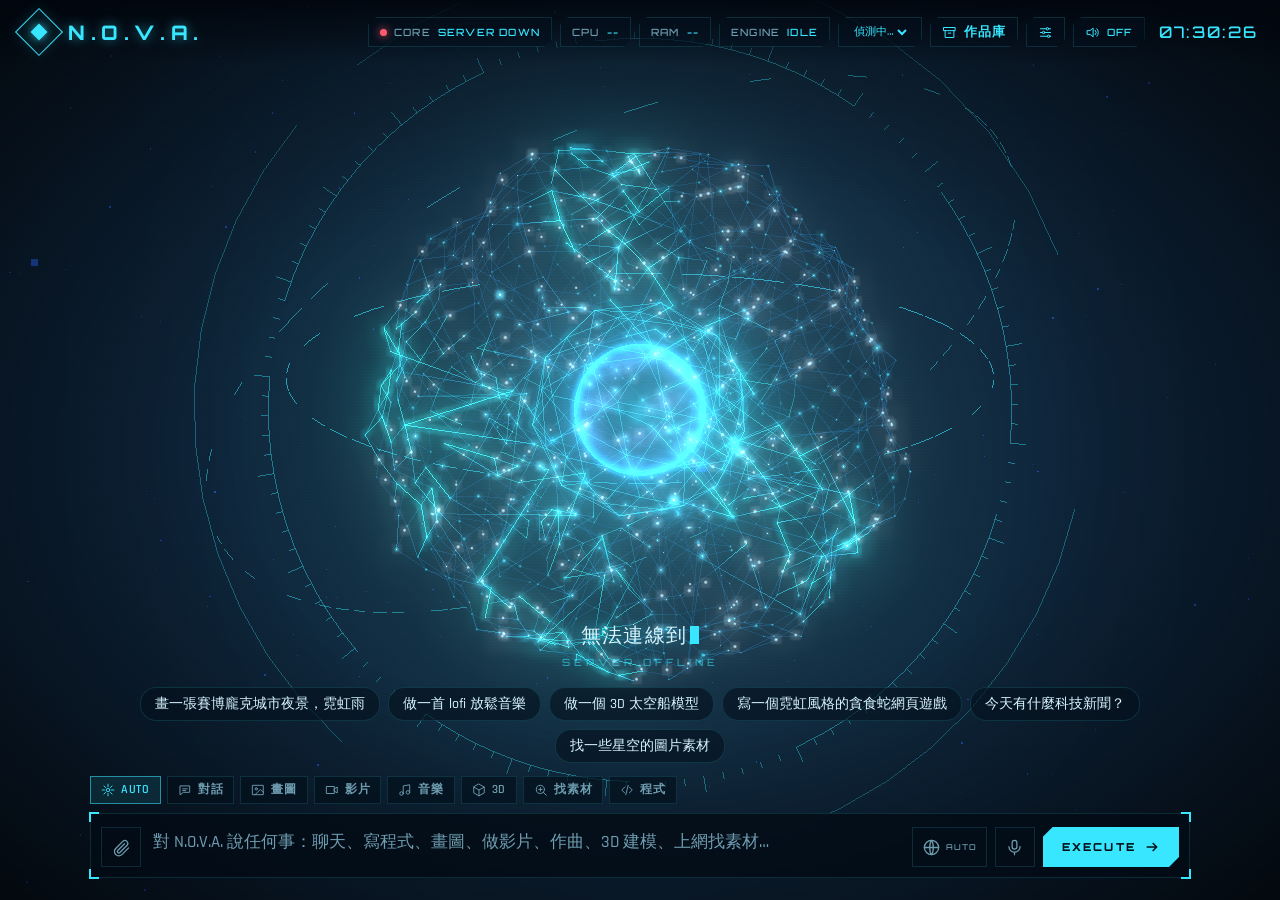
==== index.html @ 2b394412 "升級 LTX-Video 真動態影片、GitHub Pages 介面、路由與介面修正 - 影片引擎升級為 LTX-Video 2B（0.9.8 distilled）：文字生影片 + 圖片生影片（第一幀" ====
<!DOCTYPE html>
<html lang="zh-Hant">
<head>
<meta charset="UTF-8">
<meta name="viewport" content="width=device-width, initial-scale=1.0">
<title>N.O.V.A. — Neural Omni Virtual Assistant</title>
<link rel="stylesheet" href="static/style.css">
<script type="importmap">
{ "imports": {
    "three": "./static/vendor/three.module.js",
    "three/addons/": "./static/vendor/addons/"
} }
</script>
</head>
<body>
<canvas id="core"></canvas>
<div class="scanlines"></div>
<div class="vignette"></div>

<!-- 開機畫面 -->
<div id="boot">
  <div class="boot-inner">
    <div class="boot-logo">N.O.V.A.</div>
    <div class="boot-sub">NEURAL OMNI VIRTUAL ASSISTANT</div>
    <pre id="boot-log"></pre>
    <div class="boot-bar"><i></i></div>
  </div>
</div>

<div id="hud">
  <header class="topbar">
    <div class="brand">
      <div class="brand-mark"><span></span></div>
      <div class="brand-text">
        <div class="brand-name">N.O.V.A.</div>
        <div class="brand-tag">LOCAL NEURAL CORE · NO API · NO LIMITS</div>
      </div>
    </div>
    <!-- 狀態遙測：空間不夠時依序收合，永遠不會把右側控制鈕擠出畫面 -->
    <div class="telemetry">
      <div class="chip" id="chip-core" title="語言核心狀態"><i class="led"></i><span>CORE</span><b id="core-state">BOOT</b></div>
      <div class="chip meter" title="CPU 使用率"><span>CPU</span><div class="bar"><i id="cpu-bar"></i></div><b id="cpu-val">--</b></div>
      <div class="chip meter" title="記憶體使用率"><span>RAM</span><div class="bar"><i id="ram-bar"></i></div><b id="ram-val">--</b></div>
      <div class="chip" id="chip-engine" title="生成引擎"><span>ENGINE</span><b id="engine-val">IDLE</b></div>
    </div>
    <nav class="controls">
      <label class="chip select" title="語言模型"><span>LLM</span><select id="model-select" aria-label="語言模型"><option>偵測中…</option></select></label>
      <button class="chip btn" id="archive-btn" title="作品庫 ARCHIVE" aria-label="作品庫"><svg viewBox="0 0 24 24"><rect x="3" y="4" width="18" height="5"/><path d="M5 9v11h14V9M10 13h4"/></svg><span>ARCHIVE</span><b>作品庫</b></button>
      <button class="chip btn" id="settings-btn" title="生成參數設定 CONFIG" aria-label="生成參數設定" aria-controls="settings" aria-expanded="false"><svg viewBox="0 0 24 24"><path d="M4 6h9M17 6h3M4 12h3M11 12h9M4 18h11M19 18h1"/><circle cx="15" cy="6" r="2"/><circle cx="9" cy="12" r="2"/><circle cx="17" cy="18" r="2"/></svg><span>CONFIG</span></button>
      <button class="chip btn" id="voice-toggle" title="語音回覆 VOICE" aria-label="語音回覆" aria-pressed="false"><svg viewBox="0 0 24 24"><path d="M4 9h4l5-4v14l-5-4H4z"/><path d="M16.5 8.5a5 5 0 010 7M19 6a8.5 8.5 0 010 12"/></svg><span>VOICE</span><b>OFF</b></button>
    </nav>
    <div class="clock"><b id="clock-time">--:--:--</b><span id="clock-date"></span></div>
  </header>

  <div class="core-caption" id="core-caption">
    <div class="caption-line" id="caption-text">正在初始化神經網絡…</div>
    <div class="caption-sub" id="caption-sub">ALL SYSTEMS NOMINAL</div>
  </div>

  <section id="panel">
    <div class="panel-head">
      <div class="panel-title"><span>COMMS</span><b>通訊頻道</b></div>
      <div class="panel-actions">
        <button class="ghost" id="clear-btn" title="清除對話與記憶">NEW CHAT</button>
        <button class="ghost" id="collapse-btn" title="收合面板（Esc）">⟩⟩</button>
      </div>
    </div>
    <div id="feed"></div>
  </section>

  <!-- 生成參數 -->
  <section id="settings" class="popover" role="dialog" aria-labelledby="settings-title">
    <div class="popover-head"><span id="settings-title">SYNTHESIS CONFIG · 生成參數</span><button class="ghost" id="settings-close" aria-label="關閉設定">✕</button></div>
    <div id="settings-body"></div>
  </section>

  <footer class="command">
    <div class="suggest" id="suggest"></div>
    <div class="opts" id="opts"></div>
    <div class="input-shell">
      <div class="corner tl"></div><div class="corner tr"></div><div class="corner bl"></div><div class="corner br"></div>
      <button class="icon-btn" id="attach-btn" title="附加圖片（可看圖、以圖生圖、讓圖片動起來）">
        <svg viewBox="0 0 24 24"><path d="M21 12.5l-8.5 8.5a5.5 5.5 0 01-7.8-7.8l9.2-9.2a3.7 3.7 0 015.2 5.2l-9.2 9.2a1.8 1.8 0 01-2.6-2.6l8.5-8.5"/></svg>
      </button>
      <input type="file" id="file-input" accept="image/*" hidden>
      <div class="input-main">
        <div id="attachments"></div>
        <textarea id="prompt" rows="1" placeholder="對 N.O.V.A. 說任何事…"></textarea>
      </div>
      <button class="icon-btn web" id="web-btn" title="上網查資料：自動 / 開 / 關"><svg viewBox="0 0 24 24"><circle cx="12" cy="12" r="9"/><path d="M3 12h18M12 3c3 3.5 3 14.5 0 18M12 3c-3 3.5-3 14.5 0 18"/></svg><em id="web-state">AUTO</em></button>
      <button class="icon-btn" id="mic-btn" title="語音輸入"><svg viewBox="0 0 24 24"><rect x="9" y="3" width="6" height="11" rx="3"/><path d="M5 11a7 7 0 0014 0M12 18v3"/></svg></button>
      <button class="send" id="send-btn"><span>EXECUTE</span><svg viewBox="0 0 24 24"><path d="M4 12h14M13 6l6 6-6 6"/></svg></button>
    </div>
  </footer>
</div>

<!-- HTML 預覽 -->
<div id="preview" class="modal">
  <div class="modal-box">
    <div class="modal-head"><span>LIVE PREVIEW</span><button class="ghost" id="preview-close">CLOSE ✕</button></div>
    <iframe id="preview-frame" sandbox="allow-scripts allow-modals allow-forms allow-pointer-lock"></iframe>
  </div>
</div>

<script type="module" src="static/app.js"></script>
</body>
</html>
---- static/style.css ----
@font-face { font-family: Orbitron; src: url(fonts/orbitron-latin-500-normal.woff2) format('woff2'); font-weight: 500; }
@font-face { font-family: Orbitron; src: url(fonts/orbitron-latin-800-normal.woff2) format('woff2'); font-weight: 800; }
@font-face { font-family: Rajdhani; src: url(fonts/rajdhani-latin-500-normal.woff2) format('woff2'); font-weight: 500; }
@font-face { font-family: Rajdhani; src: url(fonts/rajdhani-latin-600-normal.woff2) format('woff2'); font-weight: 600; }
@font-face { font-family: JBMono; src: url(fonts/jetbrains-mono-latin-400-normal.woff2) format('woff2'); }

:root {
  --c: #38e6ff;
  --c-dim: rgba(56, 230, 255, .55);
  --c-faint: rgba(56, 230, 255, .14);
  --c2: #8a5cff;
  --warm: #ffc46b;
  --bad: #ff5a6e;
  --bg: #01040a;
  --glass: rgba(4, 16, 28, .62);
  --text: #d8f6ff;
  --muted: #6f9db0;
  --hud: Orbitron, 'Segoe UI', 'Microsoft JhengHei', sans-serif;
  --ui: Rajdhani, 'Segoe UI', 'Microsoft JhengHei', sans-serif;
  --mono: JBMono, Consolas, monospace;
  --panel-w: min(50vw, 780px);
}

* { box-sizing: border-box; }
html, body { margin: 0; height: 100%; overflow: hidden; background: var(--bg); color: var(--text); font-family: var(--ui); }
button, select, textarea, input { font: inherit; color: inherit; }
::selection { background: var(--c); color: #001; }
::-webkit-scrollbar { width: 6px; height: 6px; }
::-webkit-scrollbar-thumb { background: var(--c-faint); border-radius: 3px; }
::-webkit-scrollbar-thumb:hover { background: var(--c-dim); }

#core { position: fixed; inset: 0; width: 100%; height: 100%; display: block; }
.scanlines { position: fixed; inset: 0; pointer-events: none; z-index: 1;
  background: repeating-linear-gradient(0deg, rgba(255,255,255,.018) 0 1px, transparent 1px 3px); mix-blend-mode: overlay; }
.vignette { position: fixed; inset: 0; pointer-events: none; z-index: 1;
  background: radial-gradient(ellipse at center, transparent 45%, rgba(0,0,0,.75) 100%); }

/* ------------------------------------------------------------ boot */
#boot { position: fixed; inset: 0; z-index: 100; background: #000; display: grid; place-items: center; transition: opacity 1s, visibility 1s; }
#boot.done { opacity: 0; visibility: hidden; }
.boot-inner { width: min(520px, 86vw); }
.boot-logo { font: 800 56px var(--hud); letter-spacing: .3em; color: var(--c); text-shadow: 0 0 24px var(--c); }
.boot-sub { font: 500 11px var(--hud); letter-spacing: .5em; color: var(--muted); margin: 6px 0 26px; }
#boot-log { font: 12px/1.7 var(--mono); color: var(--c-dim); height: 150px; margin: 0; overflow: hidden; white-space: pre-wrap; }
#boot-log b { color: #5dff9e; font-weight: normal; }
.boot-bar { height: 2px; background: var(--c-faint); margin-top: 16px; }
.boot-bar i { display: block; height: 100%; width: 0; background: var(--c); box-shadow: 0 0 12px var(--c); transition: width .25s; }

/* ------------------------------------------------------------ HUD */
#hud { position: fixed; inset: 0; z-index: 2; pointer-events: none; }
#hud > * { pointer-events: auto; }

/* 頂列：品牌｜遙測（可收合、可被裁切）｜控制鈕（永不縮小）｜時鐘 —— 任何寬度都不會把控制鈕擠出畫面 */
.topbar { position: absolute; top: 0; left: 0; right: 0; height: 64px; display: flex; align-items: center; gap: 8px;
  padding: 0 22px; background: linear-gradient(180deg, rgba(1,6,14,.9), transparent); }
.brand { display: flex; align-items: center; gap: 12px; flex-shrink: 0; margin-right: 6px; }
.brand-name, .brand-tag, .chip, .chip b, .clock { white-space: nowrap; }
.brand-mark { width: 34px; height: 34px; border: 1px solid var(--c); transform: rotate(45deg); display: grid; place-items: center; box-shadow: 0 0 14px var(--c-faint), inset 0 0 10px var(--c-faint); }
.brand-mark span { width: 12px; height: 12px; background: var(--c); box-shadow: 0 0 12px var(--c); animation: beat 2.4s infinite; }
@keyframes beat { 50% { transform: scale(.55); opacity: .6; } }
.brand-name { font: 800 20px var(--hud); letter-spacing: .28em; color: var(--c); text-shadow: 0 0 12px rgba(56,230,255,.6); }
.brand-tag { font: 500 9px var(--hud); letter-spacing: .22em; color: var(--muted); }

.telemetry { flex: 1 1 auto; min-width: 0; display: flex; align-items: center; justify-content: safe flex-end; gap: 8px; overflow: hidden; }
.controls { flex-shrink: 0; display: flex; align-items: center; gap: 8px; }
.chip { flex-shrink: 0; display: flex; align-items: center; gap: 7px; height: 30px; padding: 0 11px; border: 1px solid var(--c-faint); background: rgba(4,16,28,.55);
  font: 500 10px var(--hud); letter-spacing: .12em; color: var(--muted); clip-path: polygon(8px 0, 100% 0, 100% calc(100% - 8px), calc(100% - 8px) 100%, 0 100%, 0 8px); }
.chip b { color: var(--c); font-weight: 500; }
.chip svg { width: 15px; height: 15px; flex-shrink: 0; fill: none; stroke: var(--c); stroke-width: 1.6; stroke-linecap: round; stroke-linejoin: round; }
.chip.btn { cursor: pointer; transition: border-color .2s, background .2s; }
.chip.btn:hover, .chip.select:hover { border-color: var(--c-dim); color: var(--text); }
.chip.btn:focus-visible { outline: 1px solid var(--c); outline-offset: 1px; }
.chip.btn.on b { color: #5dff9e; }
#archive-btn b { font: 600 12.5px var(--ui); letter-spacing: .08em; }   /* 中文用 UI 字型才看得清楚 */
.chip.btn.on svg { stroke: #5dff9e; }
#settings-btn[aria-expanded=true] { border-color: var(--c-dim); background: rgba(56,230,255,.12); color: var(--c); }
.chip .bar { width: 54px; height: 4px; background: var(--c-faint); }
.chip .bar i { display: block; height: 100%; width: 0; background: var(--c); box-shadow: 0 0 8px var(--c); transition: width .6s; }
.chip.select select { background: transparent; border: 0; color: var(--c); font: 500 11px var(--ui); outline: none; max-width: 170px; cursor: pointer; }
.chip.select option { background: #02101c; }
.led { width: 7px; height: 7px; border-radius: 50%; background: var(--warm); box-shadow: 0 0 8px var(--warm); }
.led.ok { background: #5dff9e; box-shadow: 0 0 8px #5dff9e; }
.led.bad { background: var(--bad); box-shadow: 0 0 8px var(--bad); }
.clock { flex-shrink: 0; text-align: right; margin-left: 6px; }
.clock b { display: block; font: 500 16px var(--hud); letter-spacing: .12em; color: var(--c); }
.clock span { font: 500 9px var(--hud); letter-spacing: .2em; color: var(--muted); }

/* ------------------------------------------------------------ caption */
/* --cmd-h = 指令列（含建議、晶片、輸入框）的實際高度，由 app.js 的 ResizeObserver 設定；字幕永遠在它上方 18px */
.core-caption { position: absolute; left: 50%; bottom: calc(var(--cmd-h, 190px) + 40px); transform: translateX(-50%); text-align: center; pointer-events: none; width: min(700px, 80vw); transition: left .8s cubic-bezier(.2,.8,.2,1); }
body.panel-open .core-caption { left: calc((100vw - var(--panel-w) - 18px) / 2); width: min(520px, 40vw); bottom: calc(var(--cmd-h, 110px) + 40px); }
.caption-line { font: 500 20px var(--ui); letter-spacing: .06em; color: var(--text); text-shadow: 0 0 16px rgba(56,230,255,.5); min-height: 28px; }
.caption-sub { font: 500 10px var(--hud); letter-spacing: .4em; color: var(--c-dim); margin-top: 6px; }
.caption-line .cursor { display: inline-block; width: 9px; height: 18px; background: var(--c); vertical-align: -2px; margin-left: 3px; animation: blink 1s steps(1) infinite; }
@keyframes blink { 50% { opacity: 0; } }

/* ------------------------------------------------------------ panel */
#panel { position: absolute; top: 76px; right: 18px; bottom: calc(var(--cmd-h, 104px) + 46px); width: var(--panel-w); display: flex; flex-direction: column;
  background: var(--glass); backdrop-filter: blur(14px) saturate(1.3); border: 1px solid var(--c-faint);
  clip-path: polygon(18px 0, 100% 0, 100% calc(100% - 18px), calc(100% - 18px) 100%, 0 100%, 0 18px);
  transform: translateX(calc(100% + 40px)); opacity: 0; transition: transform .7s cubic-bezier(.2,.8,.2,1), opacity .5s; }
body.panel-open #panel { transform: none; opacity: 1; }
#panel::before { content: ''; position: absolute; top: 0; left: 18px; right: 30%; height: 2px; background: linear-gradient(90deg, var(--c), transparent); box-shadow: 0 0 10px var(--c); }
.panel-head { display: flex; justify-content: space-between; align-items: center; padding: 14px 18px 10px 26px; border-bottom: 1px solid var(--c-faint); }
.panel-title span { font: 800 13px var(--hud); letter-spacing: .3em; color: var(--c); }
.panel-title b { font: 600 14px var(--ui); color: var(--muted); margin-left: 12px; font-weight: 500; }
.panel-actions { display: flex; gap: 6px; }
.ghost { background: transparent; border: 1px solid var(--c-faint); color: var(--muted); font: 500 9px var(--hud); letter-spacing: .15em; padding: 6px 10px; cursor: pointer; transition: .2s; }
.ghost:hover { color: var(--c); border-color: var(--c); }
#feed { flex: 1; overflow-y: auto; padding: 16px 18px 24px; scroll-behavior: smooth; }

.msg { margin-bottom: 16px; animation: rise .45s cubic-bezier(.2,.8,.2,1); }
@keyframes rise { from { opacity: 0; transform: translateY(12px); } }
.msg-head { display: flex; align-items: center; gap: 8px; font: 500 9px var(--hud); letter-spacing: .2em; color: var(--muted); margin-bottom: 6px; }
.msg-head .tag { color: var(--c); border: 1px solid var(--c-faint); padding: 2px 6px; }
.msg.user .msg-head { justify-content: flex-end; }
.msg.user .bubble { width: fit-content; margin-left: auto; max-width: 85%; background: linear-gradient(135deg, rgba(56,230,255,.14), rgba(138,92,255,.1)); border: 1px solid rgba(56,230,255,.25); }
.bubble { position: relative; padding: 12px 15px; background: rgba(2,10,18,.6); border: 1px solid var(--c-faint); font-size: 15.5px; line-height: 1.65; overflow-wrap: anywhere; }
.msg.ai .bubble { border-left: 2px solid var(--c); }
.msg.ai.error .bubble { border-left-color: var(--bad); color: #ffc0c8; }
.bubble img.thumb { max-height: 120px; border: 1px solid var(--c-faint); margin: 4px 4px 0 0; }
.status-line { font: 500 12px var(--mono); color: var(--c-dim); display: flex; align-items: center; gap: 8px; }
.status-line::before { content: ''; width: 8px; height: 8px; border: 1px solid var(--c); border-top-color: transparent; border-radius: 50%; animation: spin .8s linear infinite; }
@keyframes spin { to { transform: rotate(360deg); } }

/* markdown */
.md h1, .md h2, .md h3 { font-family: var(--ui); color: var(--c); margin: 14px 0 6px; letter-spacing: .03em; }
.md h1 { font-size: 21px; } .md h2 { font-size: 19px; } .md h3 { font-size: 17px; }
.md p { margin: 6px 0; } .md ul, .md ol { margin: 6px 0; padding-left: 22px; }
.md a { color: var(--c); } .md strong { color: #fff; }
.md code { font: 13px var(--mono); background: rgba(56,230,255,.08); border: 1px solid var(--c-faint); padding: 1px 5px; }
.md blockquote { border-left: 2px solid var(--c2); margin: 8px 0; padding: 2px 12px; color: var(--muted); }
.md table { border-collapse: collapse; margin: 8px 0; font-size: 14px; }
.md th, .md td { border: 1px solid var(--c-faint); padding: 4px 10px; }
.md sup.cite a { font: 10px var(--mono); text-decoration: none; background: var(--c-faint); padding: 0 4px; }
.codeblock { margin: 10px 0; border: 1px solid var(--c-faint); background: #010810; }
.codeblock-head { display: flex; justify-content: space-between; align-items: center; padding: 5px 10px; border-bottom: 1px solid var(--c-faint); font: 500 9px var(--hud); letter-spacing: .2em; color: var(--c-dim); }
.codeblock-head div { display: flex; gap: 6px; }
.codeblock-head button { background: none; border: 1px solid var(--c-faint); color: var(--muted); font: 500 9px var(--hud); letter-spacing: .1em; padding: 3px 8px; cursor: pointer; }
.codeblock-head button:hover { color: var(--c); border-color: var(--c); }
.codeblock pre { margin: 0; padding: 12px; overflow-x: auto; font: 13px/1.55 var(--mono); color: #bfefff; }
.tok-k { color: #ff7ab6; } .tok-s { color: #9dff9e; } .tok-c { color: #587a8a; font-style: italic; } .tok-n { color: #ffc46b; }

.sources { display: flex; flex-wrap: wrap; gap: 6px; margin-bottom: 8px; }
.sources a { font: 12px var(--ui); color: var(--c); text-decoration: none; border: 1px solid var(--c-faint); padding: 3px 8px; max-width: 260px; white-space: nowrap; overflow: hidden; text-overflow: ellipsis; }
.sources a:hover { border-color: var(--c); }

/* jobs */
.job-progress { margin: 4px 0 10px; }
.job-progress .track { height: 3px; background: var(--c-faint); position: relative; overflow: hidden; }
.job-progress .track i { position: absolute; inset: 0 auto 0 0; width: 0; background: linear-gradient(90deg, var(--warm), #fff); box-shadow: 0 0 10px var(--warm); transition: width .5s; }
/* 0% 階段（排隊、理解指令）用來回掃動的光條表示「還在動」 */
.job-progress.indet .track i { width: 30% !important; animation: indet 1.4s ease-in-out infinite; }
@keyframes indet { from { transform: translateX(-100%); } to { transform: translateX(340%); } }
.job-progress .meta { display: flex; justify-content: space-between; align-items: center; gap: 10px; font: 11px var(--mono); color: var(--muted); margin-top: 6px; }
.job-progress .meta b { color: var(--warm); font-weight: normal; }
.job-progress .jside { display: flex; align-items: center; gap: 10px; flex-shrink: 0; }
.jcancel { background: transparent; border: 1px solid rgba(255,90,110,.35); color: #ff9aa8; font: 600 12px var(--ui); letter-spacing: .06em; padding: 2px 12px; cursor: pointer; transition: .2s; }
.jcancel:hover:not(:disabled) { border-color: var(--bad); color: #fff; background: rgba(255,90,110,.15); }
.jcancel:disabled { opacity: .55; cursor: default; }
.job-progress.ended .track { display: none; }
.job-progress.cancelled .jmsg { color: var(--muted); }
.job-progress.cancelled .jmsg::before { content: '⊘ '; color: var(--c-dim); }
.ref-note { display: flex; align-items: center; gap: 10px; font-size: 13px; color: var(--muted); margin: 6px 0; }
.ref-note img { width: 56px; height: 56px; object-fit: cover; border: 1px solid var(--c-faint); }
.en-prompt { font: 11px var(--mono); color: var(--muted); margin-top: 6px; opacity: .8; }
.media { display: block; max-width: 100%; border: 1px solid var(--c-faint); background: #000; }
.actions { display: flex; flex-wrap: wrap; gap: 6px; margin-top: 8px; }
.actions button, .actions a { background: transparent; border: 1px solid var(--c-faint); color: var(--muted); font: 600 12.5px var(--ui); letter-spacing: .04em; padding: 6px 12px; cursor: pointer; text-decoration: none; }
.actions a[download] { font: 500 9px var(--hud); letter-spacing: .12em; display: flex; align-items: center; }
.actions button:hover, .actions a:hover { color: var(--c); border-color: var(--c); }
.viewer3d { width: 100%; aspect-ratio: 4 / 3; border: 1px solid var(--c-faint); background: radial-gradient(circle at 50% 40%, #06233a, #010610); cursor: grab; display: block; }
.viewer3d.viewer-ph { cursor: pointer; color: var(--c); font: 600 14px var(--ui); letter-spacing: .06em; }
.audio-card canvas { width: 100%; height: 90px; display: block; border: 1px solid var(--c-faint); background: #010810; }
.audio-card audio { width: 100%; margin-top: 8px; filter: invert(1) hue-rotate(180deg) saturate(.6); opacity: .85; }

/* search */
.grid { display: grid; grid-template-columns: repeat(auto-fill, minmax(130px, 1fr)); gap: 8px; }
.tile { position: relative; aspect-ratio: 1; overflow: hidden; border: 1px solid var(--c-faint); background: #010810; }
.tile img, .tile video { width: 100%; height: 100%; object-fit: cover; display: block; transition: transform .4s; }
.tile:hover img { transform: scale(1.06); }
/* 滑過才出現；看不見時不能被點到。觸控裝置沒有 hover，直接常駐顯示 */
.tile .tile-ops { position: absolute; inset: auto 0 0 0; display: grid; grid-template-columns: 1fr 1fr; gap: 3px; padding: 5px; background: linear-gradient(transparent, rgba(0,0,0,.9)); opacity: 0; pointer-events: none; transition: .2s; }
.tile:hover .tile-ops, .tile:focus-within .tile-ops { opacity: 1; pointer-events: auto; }
@media (hover: none), (any-pointer: coarse) { .tile .tile-ops { opacity: 1; pointer-events: auto; } }
.tile-ops button, .tile-ops a { font: 600 11.5px/1.3 var(--ui); letter-spacing: 0; background: rgba(1,8,16,.8); border: 1px solid var(--c-faint); color: var(--c); padding: 2px; cursor: pointer; text-align: center; text-decoration: none; white-space: nowrap; }
.tile .badge { position: absolute; top: 5px; left: 5px; font: 500 8px var(--hud); letter-spacing: .1em; background: rgba(0,0,0,.7); color: var(--c); padding: 2px 5px; }
.results { display: flex; flex-direction: column; gap: 10px; }
.result { display: flex; gap: 10px; padding: 10px; border: 1px solid var(--c-faint); background: rgba(1,8,16,.5); text-decoration: none; color: inherit; }
.result:hover { border-color: var(--c-dim); }
.result img { width: 110px; height: 70px; object-fit: cover; flex-shrink: 0; }
.result b { display: block; color: var(--c); font-size: 15px; font-weight: 600; }
.result small { display: block; color: #5dff9e; font: 11px var(--mono); opacity: .7; margin: 2px 0; overflow: hidden; text-overflow: ellipsis; white-space: nowrap; max-width: 480px; }
.result p { margin: 0; font-size: 14px; color: var(--muted); }

/* 回覆標籤：和輸入框上方的晶片同名（中文 + 英文代號） */
.msg-head .intent-tag { display: inline-flex; align-items: center; gap: 4px; font: 600 12px var(--ui); letter-spacing: .04em; color: var(--c); }
.msg-head .intent-tag:empty { display: none; }
.msg-head .intent-tag svg { width: 13px; height: 13px; fill: none; stroke: currentColor; stroke-width: 1.6; stroke-linecap: round; stroke-linejoin: round; }
.msg-head .intent-tag small { font: 500 8px var(--hud); letter-spacing: .2em; opacity: .6; margin-left: 3px; }
.msg-head .model-tag { opacity: .6; }
.bubble .extra:not(:empty) { margin-top: 8px; }

/* ------------------------------------------------------------ command */
.command { position: absolute; left: 18px; right: 18px; bottom: 22px; max-width: 1100px; margin: 0 auto; }
.opts { display: flex; flex-wrap: wrap; align-items: center; gap: 6px; margin-bottom: 8px; min-height: 30px; }
.opt.intent { gap: 6px; font: 600 12px var(--ui); letter-spacing: .06em; }
.opt.intent svg { width: 14px; height: 14px; fill: none; stroke: currentColor; stroke-width: 1.6; stroke-linecap: round; stroke-linejoin: round; }
.opt.intent:hover { color: var(--text); border-color: var(--c-dim); }
.suggest { display: flex; flex-wrap: wrap; justify-content: center; gap: 8px; margin-bottom: 12px; }
.suggest:empty { display: none; }
.suggest button { background: rgba(4,16,28,.6); border: 1px solid var(--c-faint); color: var(--text); font: 500 14px var(--ui); padding: 7px 14px; cursor: pointer; transition: .2s; border-radius: 16px; }
.suggest button:hover { border-color: var(--c); color: var(--c); box-shadow: 0 0 14px rgba(56,230,255,.18); }

/* ------------------------------------------------------------ settings popover */
.popover { position: absolute; top: 70px; right: 18px; width: 340px; max-height: max(220px, calc(100vh - var(--cmd-h, 110px) - 110px)); overflow-y: auto; z-index: 5;
  background: rgba(3,12,22,.94); backdrop-filter: blur(14px); border: 1px solid var(--c-dim); box-shadow: 0 0 40px rgba(56,230,255,.15);
  display: none; animation: rise .3s; }
.popover.open { display: block; }
.popover-head { display: flex; justify-content: space-between; align-items: center; padding: 10px 14px; border-bottom: 1px solid var(--c-faint); font: 800 10px var(--hud); letter-spacing: .3em; color: var(--c); }
#settings-body { padding: 6px 14px 14px; }
.cfg-group h4 { display: flex; align-items: center; gap: 6px; font: 600 14px var(--ui); letter-spacing: .06em; color: var(--c); margin: 14px 0 6px; }
.cfg-group h4 svg { width: 14px; height: 14px; fill: none; stroke: currentColor; stroke-width: 1.6; stroke-linecap: round; stroke-linejoin: round; }
.cfg-group h4 small { font: 500 9px var(--hud); letter-spacing: .25em; color: var(--c-dim); margin-left: 2px; }
.cfg-row { display: flex; justify-content: space-between; align-items: center; padding: 6px 0; border-bottom: 1px dashed var(--c-faint); font-size: 14px; color: var(--text); }
.cfg-row select { background: #02101c; border: 1px solid var(--c-faint); color: var(--c); font: 600 13px var(--ui); padding: 3px 6px; outline: none; }
.cfg-row input[type=checkbox] { accent-color: var(--c); width: 16px; height: 16px; }
.cfg-note { font-size: 12px; color: var(--muted); margin: 12px 0 0; line-height: 1.5; }
.opt { display: flex; align-items: center; gap: 7px; height: 28px; padding: 0 10px; border: 1px solid var(--c-faint); background: rgba(4,16,28,.7); font: 500 9px var(--hud); letter-spacing: .12em; color: var(--muted); }
.opt select, .opt input { background: transparent; border: 0; color: var(--c); font: 600 13px var(--ui); outline: none; }
.opt input[type=number] { width: 52px; }
.opt option { background: #02101c; }
.opt.toggle { cursor: pointer; user-select: none; }
.opt.toggle.on { color: var(--c); border-color: var(--c-dim); background: rgba(56,230,255,.1); }
.opt.toggle i { width: 8px; height: 8px; border: 1px solid currentColor; }
.opt.toggle.on i { background: var(--c); box-shadow: 0 0 8px var(--c); }
.opt.ref { color: var(--warm); border-color: rgba(255,196,107,.4); }
.opt.ref img { width: 20px; height: 20px; object-fit: cover; }
.opt.ref button { background: none; border: 0; color: var(--warm); cursor: pointer; font-size: 13px; }
.hint { font: 11px var(--ui); color: var(--muted); opacity: .7; }

.input-shell { position: relative; display: flex; align-items: flex-end; gap: 8px; padding: 10px; background: rgba(3,12,22,.8); backdrop-filter: blur(12px); border: 1px solid var(--c-faint); transition: border-color .3s, box-shadow .3s; }
.input-shell:focus-within { border-color: var(--c-dim); box-shadow: 0 0 30px rgba(56,230,255,.12), inset 0 0 20px rgba(56,230,255,.05); }
.corner { position: absolute; width: 10px; height: 10px; border: 2px solid var(--c); }
.corner.tl { top: -2px; left: -2px; border-right: 0; border-bottom: 0; } .corner.tr { top: -2px; right: -2px; border-left: 0; border-bottom: 0; }
.corner.bl { bottom: -2px; left: -2px; border-right: 0; border-top: 0; } .corner.br { bottom: -2px; right: -2px; border-left: 0; border-top: 0; }
.input-main { flex: 1; min-width: 0; }
#attachments { display: flex; gap: 6px; }
#attachments:not(:empty) { margin-bottom: 6px; }
#attachments .att { position: relative; }
#attachments img { width: 46px; height: 46px; object-fit: cover; border: 1px solid var(--c-dim); display: block; }
#attachments button { position: absolute; top: -6px; right: -6px; width: 16px; height: 16px; border-radius: 50%; border: 0; background: var(--bad); color: #fff; font-size: 10px; line-height: 16px; padding: 0; cursor: pointer; }
#prompt { width: 100%; background: transparent; border: 0; outline: none; resize: none; font: 500 17px/1.5 var(--ui); color: var(--text); max-height: 180px; padding: 6px 4px; }
#prompt::placeholder { color: var(--muted); }
.icon-btn { flex-shrink: 0; height: 40px; min-width: 40px; display: flex; align-items: center; justify-content: center; gap: 5px; padding: 0 9px; background: transparent; border: 1px solid var(--c-faint); color: var(--muted); cursor: pointer; transition: .2s; }
.icon-btn svg { width: 19px; height: 19px; fill: none; stroke: currentColor; stroke-width: 1.6; stroke-linecap: round; stroke-linejoin: round; }
.icon-btn em { font: 500 8px var(--hud); letter-spacing: .1em; font-style: normal; }
.icon-btn:hover { color: var(--c); border-color: var(--c); }
.icon-btn.web.on { color: #5dff9e; border-color: rgba(93,255,158,.5); }
.icon-btn.web.off { opacity: .5; }
#mic-btn.rec { color: var(--bad); border-color: var(--bad); animation: rec 1s infinite; }
@keyframes rec { 50% { box-shadow: 0 0 16px var(--bad); } }
.send { flex-shrink: 0; height: 40px; display: flex; align-items: center; gap: 8px; padding: 0 18px; cursor: pointer; border: 1px solid var(--c); color: #001018; background: var(--c); font: 800 11px var(--hud); letter-spacing: .2em; transition: .2s;
  clip-path: polygon(10px 0, 100% 0, 100% calc(100% - 10px), calc(100% - 10px) 100%, 0 100%, 0 10px); }
.send svg { width: 16px; height: 16px; fill: none; stroke: currentColor; stroke-width: 2.2; }
.send:hover { box-shadow: 0 0 24px var(--c); filter: brightness(1.15); }
.send.stop { background: var(--bad); border-color: var(--bad); color: #fff; }

/* ------------------------------------------------------------ modal */
.modal { position: fixed; inset: 0; z-index: 50; background: rgba(0,4,10,.8); backdrop-filter: blur(6px); display: none; place-items: center; }
.modal.open { display: grid; }
.modal-box { width: min(1200px, 94vw); height: 86vh; display: flex; flex-direction: column; border: 1px solid var(--c-dim); background: #02101c; box-shadow: 0 0 60px rgba(56,230,255,.2); }
.modal-head { display: flex; justify-content: space-between; align-items: center; padding: 10px 14px; font: 800 11px var(--hud); letter-spacing: .3em; color: var(--c); border-bottom: 1px solid var(--c-faint); }
.modal iframe { flex: 1; border: 0; background: #fff; }

.toast { position: fixed; top: 80px; left: 50%; transform: translateX(-50%); z-index: 60; padding: 10px 18px; background: rgba(3,14,24,.95); border: 1px solid var(--c); color: var(--c); font: 600 14px var(--ui); letter-spacing: .05em; animation: rise .3s; }

/* ------------------------------------------------------------ responsive */
/* 頂列依寬度逐步收合：副標與日期 → CPU/RAM 長條 → 英文標籤 → 引擎 → CPU/RAM → 時鐘 → 只剩圖示；控制鈕永遠看得到。
   標籤長度會變（SYNTHESIZING、MUSICGEN · 2 JOBS），真的放不下時 app.js 的 fitTelemetry() 再多收一層（data-fit） */
@media (max-width: 1760px) { .brand-tag, .clock span, #archive-btn span { display: none; } .chip .bar { width: 44px; } }
@media (max-width: 1560px) { .chip.meter .bar { display: none; } }
@media (max-width: 1400px) { .controls .chip span { display: none; } }
@media (max-width: 1180px) { #chip-engine { display: none; } }
@media (max-width: 1040px) { .telemetry .meter { display: none; } }
.telemetry[data-fit="1"] .meter .bar, .telemetry[data-fit="2"] .meter, .telemetry[data-fit="3"] .meter,
.telemetry[data-fit="3"] #chip-engine, .telemetry[data-fit="4"] .meter, .telemetry[data-fit="4"] #chip-engine,
.telemetry[data-fit="4"] #chip-core span, .telemetry[data-fit="4"] #core-state { display: none; }
@media (max-width: 900px) {
  :root { --panel-w: calc(100vw - 24px); }
  .chip span { display: none; }
  .telemetry, .controls { gap: 5px; }
  .chip { padding: 0 8px; }
  .chip.select select { max-width: 130px; }
  .command { left: 12px; right: 12px; bottom: 12px; }
  /* 晶片列可橫向捲動：右緣漸隱提示還有更多，最後一顆捲到底時會完整露出 */
  .opts { flex-wrap: nowrap; overflow-x: auto; scrollbar-width: none; padding-right: 30px;
    -webkit-mask-image: linear-gradient(90deg, #000 calc(100% - 30px), transparent); mask-image: linear-gradient(90deg, #000 calc(100% - 30px), transparent); }
  .opts::-webkit-scrollbar { display: none; }
  .opt { flex-shrink: 0; }
  #panel { right: 12px; top: 70px; bottom: calc(var(--cmd-h, 104px) + 20px); }
  .core-caption { bottom: calc(var(--cmd-h, 240px) + 24px); width: 92vw; }
  body.panel-open .core-caption { display: none; }
  .send span { display: none; }
  .popover { right: 12px; left: 12px; width: auto; }
}
@media (max-width: 780px) { .clock { display: none; } }
@media (max-width: 640px) {
  /* 輸入列讓出空間給文字：上網按鈕只留圖示（狀態看顏色：綠＝開、暗＝關） */
  .input-shell { gap: 6px; padding: 8px; }
  .icon-btn.web em { display: none; }
  #prompt { font-size: 16px; }
  .topbar { padding: 0 10px; gap: 5px; }
  .brand { margin-right: 2px; }
  .brand-text, #core-state, #archive-btn b { display: none; }
  .chip.select select { max-width: 118px; }
}
@media (max-width: 400px) {
  .chip.select select { max-width: 92px; }
  #voice-toggle b { display: none; }
}
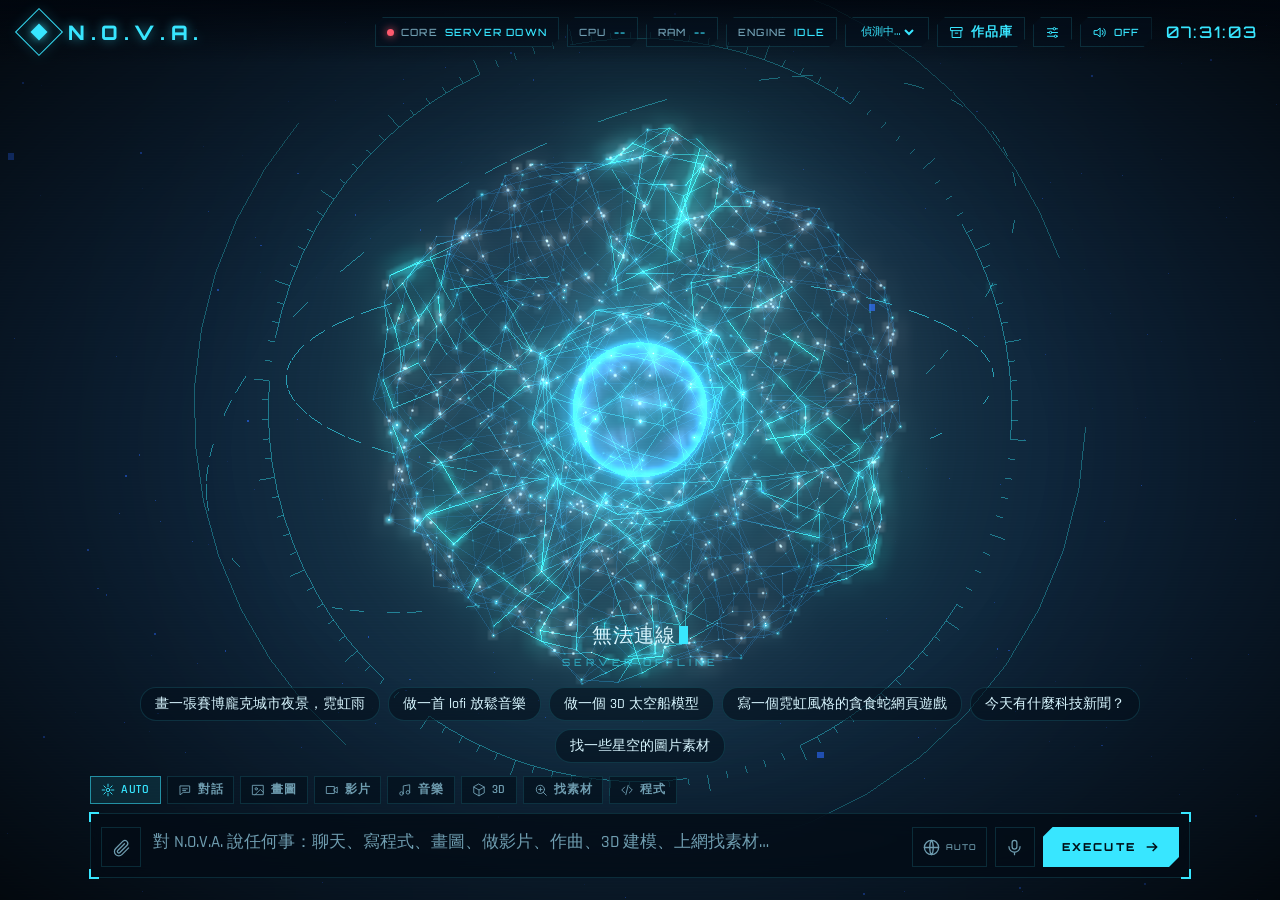
==== commit 798a63d8: "修正 GitHub Pages 無法送出訊息、過濾搜尋垃圾結果、介面細節 - 伺服器：允許 GitHub Pages（跨站標記）送出的請求，錯誤回應也帶 CORS 標頭 - 影片設定相容舊版 size" ====
--- a/index.html
+++ b/index.html
@@ -5,6 +5,7 @@
 <meta name="viewport" content="width=device-width, initial-scale=1.0">
 <title>N.O.V.A. — Neural Omni Virtual Assistant</title>
 <link rel="stylesheet" href="static/style.css">
+<link rel="icon" href="data:image/svg+xml,%3Csvg xmlns='http://www.w3.org/2000/svg' viewBox='0 0 24 24'%3E%3Crect x='6' y='6' width='12' height='12' transform='rotate(45 12 12)' fill='%2338e6ff'/%3E%3C/svg%3E">
 <script type="importmap">
 { "imports": {
     "three": "./static/vendor/three.module.js",
@@ -102,6 +103,7 @@
   </div>
 </div>
 
+<script>if (location.protocol === 'file:') document.getElementById('boot-log').textContent = '請執行 start.bat（Mac：./start.sh）後開啟 http://127.0.0.1:7860，或使用 GitHub Pages 版介面。';</script>
 <script type="module" src="static/app.js"></script>
 </body>
 </html>
--- a/static/style.css
+++ b/static/style.css
@@ -319,3 +319,8 @@
   .chip.select select { max-width: 92px; }
   #voice-toggle b { display: none; }
 }
+
+/* 設定面板標題固定在頂端；窄螢幕時回覆標頭不折行 */
+.popover-head { position: sticky; top: 0; z-index: 1; background: rgba(3,12,22,.98); }
+.msg-head .intent-tag { white-space: nowrap; flex-shrink: 0; }
+.msg-head .model-tag { min-width: 0; overflow: hidden; text-overflow: ellipsis; white-space: nowrap; }
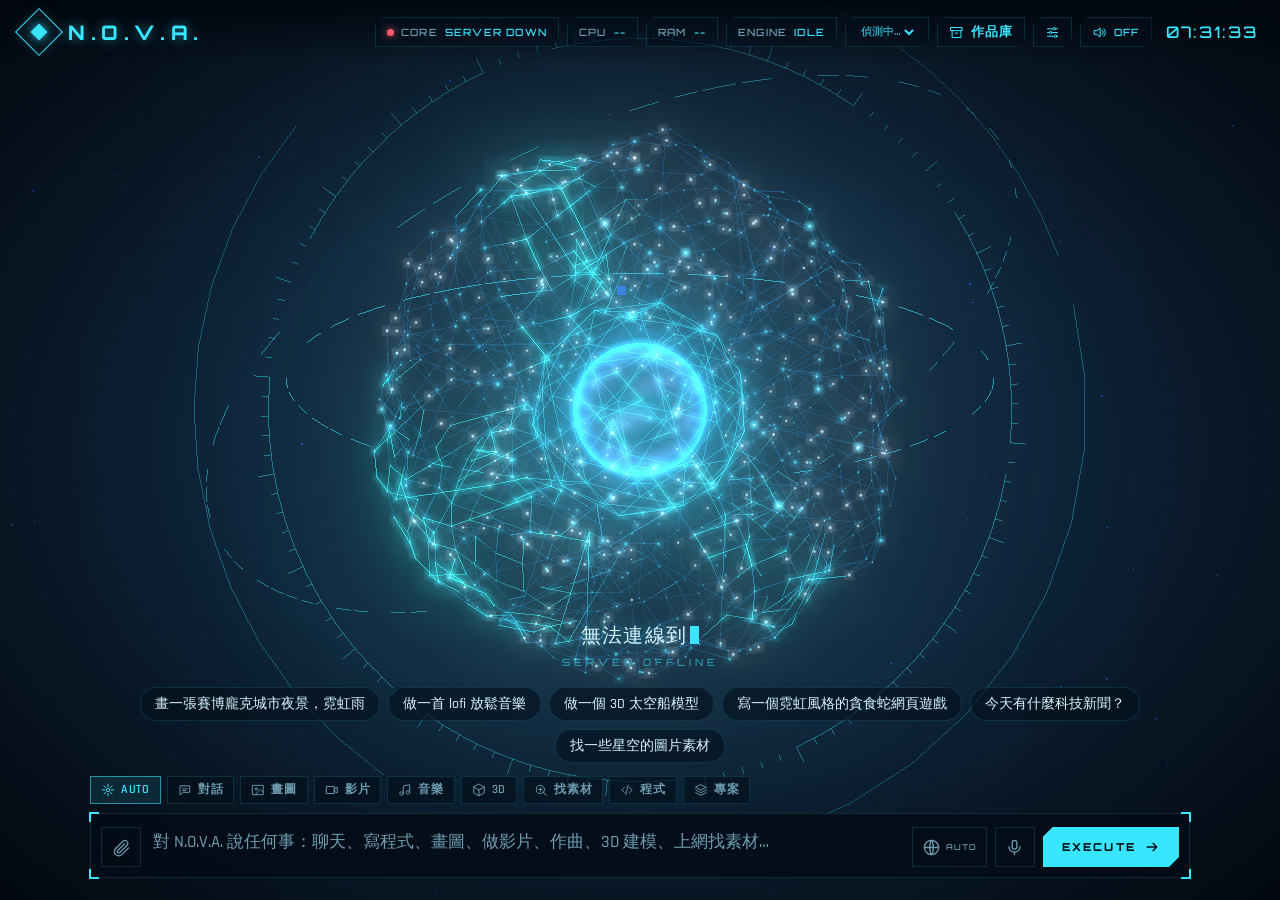
==== commit 2c83b32f: "專案模式、遠端存取、作品庫改進 - 專案模式：規劃 → 生成素材（3D/圖片/音樂）→ AI 寫遊戲 → 打包成離線 HTML（手機／筆電模式）   NovaKit 遊戲工具包、內建機甲對戰範本、語法" ====
--- a/index.html
+++ b/index.html
@@ -103,6 +103,33 @@
   </div>
 </div>
 
+<!-- 專案預覽：沙盒 iframe（遊戲碰不到本機 API）；手機 390×844 外框 / 筆電填滿 -->
+<div id="play" class="modal" role="dialog" aria-modal="true" aria-labelledby="play-label">
+  <div class="modal-box play-box">
+    <div class="modal-head">
+      <span id="play-label">PREVIEW <b id="play-name"></b></span>
+      <div class="play-tools">
+        <div class="seg" role="group" aria-label="預覽裝置">
+          <button type="button" data-dev="mobile" aria-pressed="false" title="手機 390×844">📱 手機</button>
+          <button type="button" data-dev="desktop" aria-pressed="true" title="筆電：填滿視窗">💻 筆電</button>
+        </div>
+        <button class="ghost" id="play-reload" title="重新開始遊戲">RELOAD ⟳</button>
+        <button class="ghost" id="play-close">CLOSE ✕</button>
+      </div>
+    </div>
+    <div class="play-err" id="play-err" role="alert" hidden>
+      <b>⚠ 遊戲發生錯誤</b><code id="play-err-msg"></code>
+      <button type="button" id="play-fix">讓 N.O.V.A. 修正</button>
+      <button type="button" class="ghost" id="play-err-close" aria-label="隱藏錯誤訊息">✕</button>
+    </div>
+    <div class="play-stage" id="play-stage" data-dev="desktop">
+      <div class="play-device" id="play-device">
+        <iframe id="play-frame" title="專案預覽" sandbox="allow-scripts allow-pointer-lock allow-popups allow-modals allow-forms" allow="fullscreen; autoplay; gamepad" allowfullscreen></iframe>
+      </div>
+    </div>
+  </div>
+</div>
+
 <script>if (location.protocol === 'file:') document.getElementById('boot-log').textContent = '請執行 start.bat（Mac：./start.sh）後開啟 http://127.0.0.1:7860，或使用 GitHub Pages 版介面。';</script>
 <script type="module" src="static/app.js"></script>
 </body>
--- a/static/style.css
+++ b/static/style.css
@@ -272,6 +272,115 @@
 .modal-box { width: min(1200px, 94vw); height: 86vh; display: flex; flex-direction: column; border: 1px solid var(--c-dim); background: #02101c; box-shadow: 0 0 60px rgba(56,230,255,.2); }
 .modal-head { display: flex; justify-content: space-between; align-items: center; padding: 10px 14px; font: 800 11px var(--hud); letter-spacing: .3em; color: var(--c); border-bottom: 1px solid var(--c-faint); }
 .modal iframe { flex: 1; border: 0; background: #fff; }
+
+/* ------------------------------------------------------------ 專案：步驟清單 */
+.steps { margin: 4px 0 10px; border: 1px solid var(--c-faint); background: rgba(1,8,16,.5); }
+.steps summary { display: flex; align-items: center; gap: 8px; padding: 7px 10px; cursor: pointer; list-style: none; user-select: none; font: 600 13.5px var(--ui); letter-spacing: .06em; color: var(--c); }
+.steps summary::-webkit-details-marker { display: none; }
+.steps summary svg { width: 15px; height: 15px; flex-shrink: 0; fill: none; stroke: currentColor; stroke-width: 1.6; stroke-linejoin: round; }
+.steps summary::after { content: '▾'; color: var(--muted); transition: transform .2s; }
+.steps:not([open]) summary::after { transform: rotate(-90deg); }
+.steps-count { margin-left: auto; font: 500 10px var(--hud); letter-spacing: .15em; color: var(--muted); }
+.steps ol { list-style: none; margin: 0; padding: 2px 10px 8px; border-top: 1px solid var(--c-faint); }
+.step { display: flex; gap: 10px; padding: 7px 0; }
+.step + .step { border-top: 1px dashed rgba(56,230,255,.08); }
+.st-icon { flex-shrink: 0; width: 18px; height: 18px; margin-top: 1px; border: 1px solid var(--c-dim); border-radius: 50%; display: grid; place-items: center; font: 700 11px/1 var(--ui); font-style: normal; color: var(--muted); }
+.step.pending .st-icon { border-style: dashed; border-color: var(--c-faint); }
+.step.running .st-icon { border: 2px solid var(--warm); border-top-color: transparent; animation: spin .8s linear infinite; box-shadow: 0 0 8px rgba(255,196,107,.35); }
+.step.done .st-icon { border-color: #5dff9e; background: rgba(93,255,158,.12); color: #5dff9e; }
+.step.done .st-icon::before { content: '✓'; }
+.step.error .st-icon { border-color: var(--bad); background: rgba(255,90,110,.15); color: var(--bad); }
+.step.error .st-icon::before { content: '✕'; }
+.step.skipped .st-icon { border-color: var(--c-faint); }
+.step.skipped .st-icon::before { content: '–'; }
+.st-body { flex: 1; min-width: 0; }
+.st-line { display: flex; align-items: baseline; gap: 8px; }
+.st-label { font: 600 14px/1.4 var(--ui); color: var(--text); min-width: 0; overflow-wrap: anywhere; }
+.step.pending .st-label, .step.skipped .st-label { color: var(--muted); }
+.step.skipped .st-label { text-decoration: line-through; text-decoration-color: rgba(111,157,176,.5); }
+.step.running .st-label { color: var(--warm); }
+.step.error .st-label { color: #ffc0c8; }
+.st-state { margin-left: auto; flex-shrink: 0; font: 500 9px var(--hud); letter-spacing: .15em; font-style: normal; color: var(--muted); }
+.step.running .st-state { color: var(--warm); } .step.done .st-state { color: #5dff9e; } .step.error .st-state { color: var(--bad); }
+.st-detail { font: 11.5px/1.45 var(--mono); color: var(--muted); overflow-wrap: anywhere; display: -webkit-box; -webkit-line-clamp: 3; -webkit-box-orient: vertical; overflow: hidden; }
+.step.error .st-detail { color: #ff9aa8; }
+.st-detail:empty, .st-media:empty { display: none; }
+.st-media { margin-top: 6px; }
+/* 素材：縮圖 / 音樂 / 3D（清單與成果卡共用） */
+.as-thumb { display: inline-block; line-height: 0; }
+.as-thumb img { width: 64px; height: 64px; object-fit: cover; border: 1px solid var(--c-faint); transition: border-color .2s; }
+.as-thumb:hover img { border-color: var(--c); }
+.st-media audio, .as-media audio { display: block; width: min(100%, 320px); height: 32px; filter: invert(1) hue-rotate(180deg) saturate(.6); opacity: .85; }
+.as-link { display: inline-block; background: transparent; border: 1px solid var(--c-faint); color: var(--c); font: 600 12.5px var(--ui); letter-spacing: .04em; padding: 3px 10px; cursor: pointer; text-decoration: none; transition: .2s; }
+.as-link:hover { border-color: var(--c); background: rgba(56,230,255,.08); }
+.as-view:not(:empty) { margin-top: 8px; flex-basis: 100%; }
+.as-view .viewer3d { max-width: 460px; }
+
+/* ------------------------------------------------------------ 專案：成果卡 */
+.project-card { position: relative; padding: 14px 16px 16px; border: 1px solid var(--c-dim); background: linear-gradient(160deg, rgba(56,230,255,.09), rgba(138,92,255,.06) 55%, rgba(1,8,16,.65));
+  clip-path: polygon(14px 0, 100% 0, 100% calc(100% - 14px), calc(100% - 14px) 100%, 0 100%, 0 14px); }
+.project-card::before { content: ''; position: absolute; top: 0; left: 14px; width: 40%; height: 2px; background: linear-gradient(90deg, var(--c), transparent); box-shadow: 0 0 10px var(--c); }
+.project-card [hidden], .play-err[hidden] { display: none !important; }
+.pc-head { display: flex; align-items: center; gap: 10px; }
+.pc-head svg { width: 22px; height: 22px; flex-shrink: 0; fill: none; stroke: var(--c); stroke-width: 1.5; stroke-linejoin: round; filter: drop-shadow(0 0 6px rgba(56,230,255,.6)); }
+.pc-title { flex: 1; min-width: 0; font: 600 19px/1.3 var(--ui); letter-spacing: .03em; color: #fff; overflow-wrap: anywhere; }
+.pc-badge { flex-shrink: 0; font: 600 12px var(--ui); letter-spacing: .06em; padding: 2px 9px; border: 1px solid; white-space: nowrap; cursor: help; }
+.pc-badge.ai { color: #5dff9e; border-color: rgba(93,255,158,.45); background: rgba(93,255,158,.08); }
+.pc-badge.tpl { color: var(--warm); border-color: rgba(255,196,107,.45); background: rgba(255,196,107,.08); }
+.pc-summary { margin: 8px 0 4px; font-size: 14.5px; line-height: 1.6; color: var(--text); }
+.pc-assets { list-style: none; margin: 10px 0 4px; padding: 0; display: flex; flex-direction: column; gap: 6px; }
+.pc-assets li { display: flex; flex-wrap: wrap; align-items: center; gap: 8px 10px; padding: 6px 8px; border: 1px solid var(--c-faint); background: rgba(1,8,16,.5); }
+.as-kind { flex-shrink: 0; min-width: 42px; text-align: center; font: 600 11.5px var(--ui); color: var(--c); border: 1px solid var(--c-faint); padding: 1px 6px; }
+.as-info { flex: 1; min-width: 120px; }
+.as-info b { display: block; font: 13px var(--mono); font-weight: normal; color: var(--text); overflow-wrap: anywhere; }
+.as-info small { display: block; font-size: 12.5px; line-height: 1.4; color: var(--muted); }
+.as-media { flex-shrink: 0; }
+.pc-assets li.as-audio .as-media { flex: 1 1 220px; }
+.pc-assets li.as-audio .as-media audio { width: 100%; }
+.pc-warn { list-style: none; margin: 8px 0 0; padding: 0; }
+.pc-warn li { position: relative; padding: 2px 0 2px 20px; font-size: 13px; color: var(--warm); }
+.pc-warn li::before { content: '⚠'; position: absolute; left: 2px; }
+.pc-error { margin-top: 10px; padding: 8px 10px; border: 1px solid rgba(255,90,110,.5); background: rgba(255,90,110,.08); }
+.pe-head { display: flex; flex-wrap: wrap; align-items: center; gap: 8px 10px; }
+.pe-head b { font: 600 14px var(--ui); color: #ff9aa8; }
+.pe-head button, #play-fix { margin-left: auto; flex-shrink: 0; background: var(--bad); border: 1px solid var(--bad); color: #fff; font: 700 13px var(--ui); letter-spacing: .04em; padding: 4px 12px; cursor: pointer; transition: .2s; }
+.pe-head button:hover, #play-fix:hover { filter: brightness(1.15); box-shadow: 0 0 14px rgba(255,90,110,.5); }
+.pc-error pre { margin: 6px 0 0; max-height: 120px; overflow: auto; font: 11.5px/1.45 var(--mono); color: #ffc0c8; white-space: pre-wrap; overflow-wrap: anywhere; }
+.pc-actions { margin-top: 12px; }
+.pc-actions .pc-play, .pc-fix .pc-send { background: var(--c); border-color: var(--c); color: #001018; font-weight: 700; }
+.pc-actions .pc-play:hover, .pc-fix .pc-send:hover { color: #001018; filter: brightness(1.12); box-shadow: 0 0 18px rgba(56,230,255,.45); }
+.pc-actions button.on { color: var(--c); border-color: var(--c-dim); background: rgba(56,230,255,.1); }
+.pc-actions button:disabled { opacity: .6; cursor: default; }
+.pc-fix { margin-top: 10px; padding: 10px; border: 1px solid var(--c-dim); background: rgba(1,8,16,.7); animation: rise .3s; }
+.pc-fix textarea { display: block; width: 100%; min-height: 72px; resize: vertical; padding: 8px 10px; background: rgba(0,0,0,.3); border: 1px solid var(--c-faint); color: var(--text); font: 500 15px/1.5 var(--ui); outline: none; }
+.pc-fix textarea:focus { border-color: var(--c-dim); box-shadow: 0 0 14px rgba(56,230,255,.1); }
+.pc-fix textarea::placeholder { color: var(--muted); }
+.pc-err-opt { display: flex; align-items: center; gap: 8px; margin-top: 6px; font-size: 13px; color: #ff9aa8; cursor: pointer; }
+.pc-err-opt input { accent-color: var(--bad); }
+.pc-fix .actions { align-items: center; }
+.pc-fix .hint { margin-left: auto; font-size: 12px; }
+
+/* ------------------------------------------------------------ 專案：預覽（手機外框 / 筆電） */
+.play-box { width: min(1400px, 96vw); height: 92vh; }
+.play-box .modal-head { gap: 10px; }
+#play-label { min-width: 0; overflow: hidden; text-overflow: ellipsis; white-space: nowrap; }
+#play-name { margin-left: 10px; font: 600 14px var(--ui); letter-spacing: .04em; color: var(--text); }
+.play-tools { display: flex; align-items: center; gap: 8px; flex-shrink: 0; }
+.seg { display: flex; border: 1px solid var(--c-faint); }
+.seg button { background: transparent; border: 0; color: var(--muted); font: 600 13px var(--ui); letter-spacing: .04em; padding: 4px 12px; cursor: pointer; white-space: nowrap; transition: .2s; }
+.seg button + button { border-left: 1px solid var(--c-faint); }
+.seg button:hover { color: var(--text); }
+.seg button[aria-pressed=true] { background: rgba(56,230,255,.14); color: var(--c); box-shadow: inset 0 -2px 0 var(--c); }
+.play-err { display: flex; align-items: center; gap: 10px; padding: 8px 14px; background: rgba(255,90,110,.12); border-bottom: 1px solid rgba(255,90,110,.45); font-size: 14px; }
+.play-err b { flex-shrink: 0; color: #ff9aa8; }
+.play-err code { flex: 1; min-width: 0; font: 12px var(--mono); color: #ffc0c8; white-space: nowrap; overflow: hidden; text-overflow: ellipsis; }
+.play-err #play-fix { margin-left: 0; }
+.play-stage { flex: 1; min-height: 0; position: relative; overflow: hidden; background: radial-gradient(circle at 50% 40%, #06233a, #010610); }
+.play-device { position: absolute; inset: 0; }
+.play-device iframe { display: block; width: 100%; height: 100%; border: 0; background: #000; }
+/* 手機：390×844 的畫面 + 外框，依 --k（app.js 計算）等比縮小到放得下 */
+.play-stage[data-dev=mobile] .play-device { inset: auto; left: 50%; top: 50%; width: 390px; height: 844px; box-sizing: content-box; border: 10px solid #0a1824; border-radius: 34px; overflow: hidden;
+  transform: translate(-50%, -50%) scale(var(--k, 1)); box-shadow: 0 0 0 1px var(--c-dim), 0 0 40px rgba(56,230,255,.25); }
 
 .toast { position: fixed; top: 80px; left: 50%; transform: translateX(-50%); z-index: 60; padding: 10px 18px; background: rgba(3,14,24,.95); border: 1px solid var(--c); color: var(--c); font: 600 14px var(--ui); letter-spacing: .05em; animation: rise .3s; }
 
@@ -319,6 +428,18 @@
   .chip.select select { max-width: 92px; }
   #voice-toggle b { display: none; }
 }
+/* 專案：窄螢幕時按鈕排成兩欄、預覽改全螢幕 */
+@media (max-width: 640px) {
+  .pc-actions { display: grid; grid-template-columns: 1fr 1fr; }
+  .pc-actions > * { justify-content: center; text-align: center; }
+  .pc-fix .hint { display: none; }
+  .play-box { width: 100vw; height: 100vh; height: 100dvh; border: 0; }
+  .play-box .modal-head { padding: 8px 10px; }
+  #play-label { display: none; }
+  .play-tools { flex: 1; justify-content: space-between; gap: 6px; }
+  .play-err { flex-wrap: wrap; padding: 8px 10px; }
+  .play-err code { flex-basis: 100%; order: 3; white-space: normal; max-height: 3.2em; }
+}
 
 /* 設定面板標題固定在頂端；窄螢幕時回覆標頭不折行 */
 .popover-head { position: sticky; top: 0; z-index: 1; background: rgba(3,12,22,.98); }
